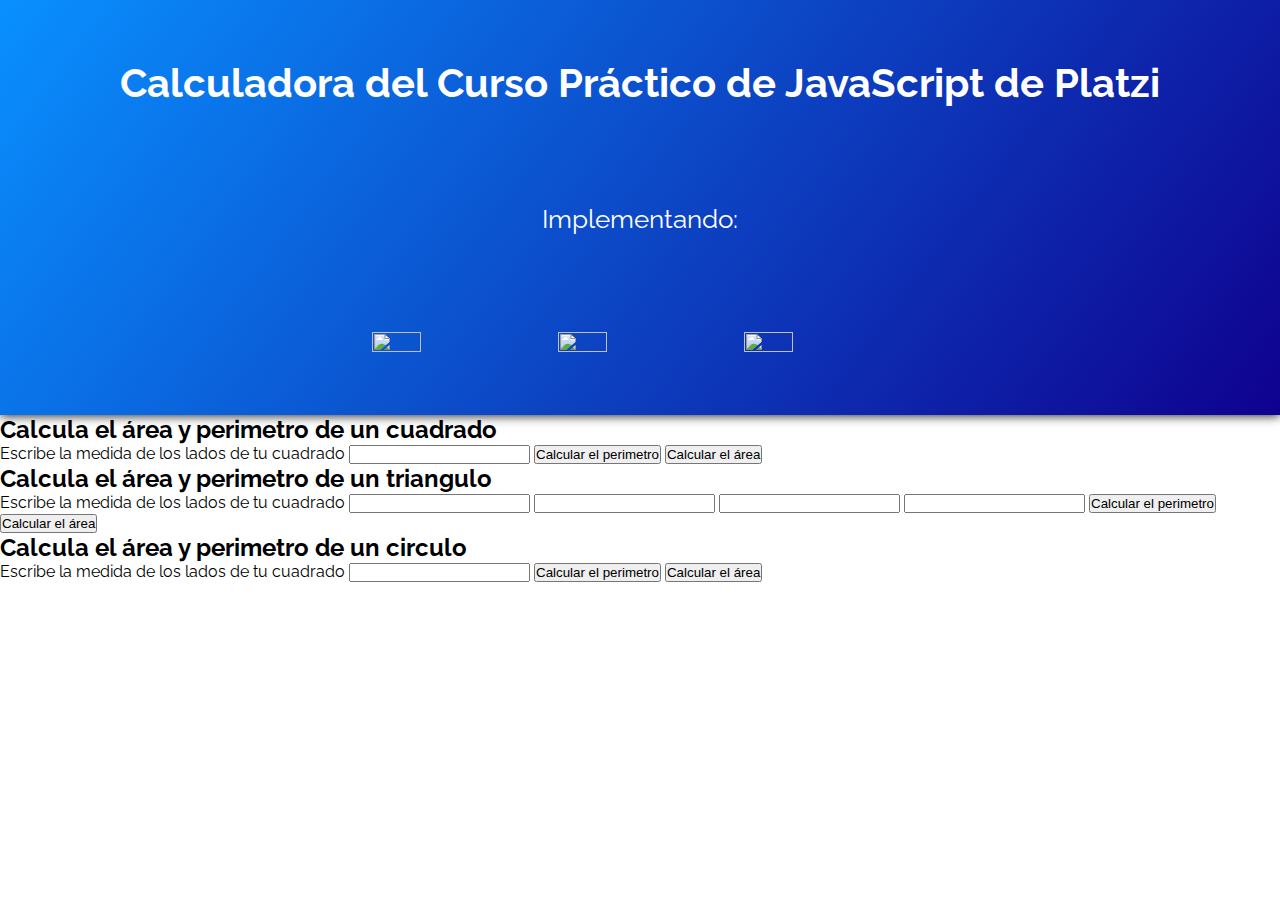
==== figuras.html @ 2ba367b4 "header ready" ====
<!DOCTYPE html>
<html lang="es">
<head>
  <meta charset="UTF-8">
  <meta http-equiv="X-UA-Compatible" content="IE=edge">
  <meta name="viewport" content="width=device-width, initial-scale=1.0">
  <link rel="stylesheet" href="./styles/css/figuras.css">
  <link rel="preconnect" href="https://fonts.googleapis.com">
  <link rel="preconnect" href="https://fonts.gstatic.com" crossorigin>
  <link href="https://fonts.googleapis.com/css2?family=Raleway:wght@100;400;800;900&display=swap" rel="stylesheet">
  <title>Figuras geométricas</title>
</head>
<body>
  <header>
    <h1>Calculadora del Curso Práctico de JavaScript de Platzi</h1>
    <p>Implementando: </p>
    <div>
      <img src="https://cdn.pixabay.com/photo/2017/08/05/11/16/logo-2582748_1280.png" alt="">
      <img src="https://cdn.pixabay.com/photo/2017/08/05/11/16/logo-2582747_960_720.png" alt="">
      <img src="https://upload.wikimedia.org/wikipedia/commons/6/6a/JavaScript-logo.png" alt="">
    </div>
  </header>
  <main>
    <div class="basic">
      <section>
        <h2>Calcula el área y perimetro de un cuadrado</h2>
        <form action="">
          <label for="InputCuadrado">Escribe la medida de los lados de tu cuadrado</label>
          <input type="number" id="InputCuadrado">
          <button type="button" onclick="calcularPerimetroCuadrado()">Calcular el perimetro</button>
          <button type="button" onclick="calcularAreaCuadrado()">Calcular el área</button>
        </form>
      </section>
      <section>
        <h2>Calcula el área y perimetro de un triangulo</h2>
        <form action="">
          <label for="InputCuadrado">Escribe la medida de los lados de tu cuadrado</label>
          <input type="number" id="InputTriangulo1">
          <input type="number" id="InputTriangulo2">
          <input type="number" id="InputTrianguloBase">
          <input type="number" id="InputTrianguloAltura">
          <button type="button" onclick="calcularPerimetroCuadrado()">Calcular el perimetro</button>
          <button type="button" onclick="calcularAreaCuadrado()">Calcular el área</button>
        </form>
      </section>
      <section>
        <h2>Calcula el área y perimetro de un circulo</h2>
        <form action="">
          <label for="InputCuadrado">Escribe la medida de los lados de tu cuadrado</label>
          <input type="number" id="InputCirculo">
          <button type="button" onclick="calcularPerimetroCuadrado()">Calcular el perimetro</button>
          <button type="button" onclick="calcularAreaCuadrado()">Calcular el área</button>
        </form>
      </section>
    </div>
  </main>
  <script src="./figuras.js"></script>
</body>
</html>
---- styles/css/figuras.css ----
* {
  margin: 0;
  padding: 0;
  -webkit-box-sizing: border-box;
          box-sizing: border-box;
}

html {
  font-size: 62.5%;
}

body {
  font-size: 1.6rem;
  font-family: "Raleway", sans-serif;
}

header {
  height: 100%;
  display: -ms-grid;
  display: grid;
  -ms-grid-columns: 1fr;
  grid-template-columns: 1fr;
  -webkit-box-align: center;
      -ms-flex-align: center;
          align-items: center;
  -webkit-box-pack: center;
      -ms-flex-pack: center;
          justify-content: center;
  background: linear-gradient(127deg, #0990ff, #0f018f);
  -webkit-box-shadow: 0px 1px 10px #242526;
          box-shadow: 0px 1px 10px #242526;
}

header > p {
  color: white;
  text-align: center;
  font-size: 2.6rem;
}

header > h1 {
  font-size: 4rem;
  color: white;
  padding: 20px;
  display: inline-block;
  text-align: center;
}

header div {
  display: -webkit-box;
  display: -ms-flexbox;
  display: flex;
  gap: 10px;
  -webkit-box-orient: vertical;
  -webkit-box-direction: normal;
      -ms-flex-direction: column;
          flex-direction: column;
  -webkit-box-align: center;
      -ms-flex-align: center;
          align-items: center;
  -webkit-box-pack: center;
      -ms-flex-pack: center;
          justify-content: center;
  margin: 20px;
}

header img {
  width: 150px;
}

@media (min-width: 425px) {
  header img {
    width: 30%;
  }

  header div {
    width: 100%;
    -ms-grid-column-align: center;
        justify-self: center;
    -ms-flex-pack: distribute;
        justify-content: space-around;
    -webkit-box-orient: horizontal;
    -webkit-box-direction: normal;
        -ms-flex-direction: row;
            flex-direction: row;
    max-width: 548px;
  }
}
@media (min-width: 600px) {
  header {
    height: 415px;
  }

  header img {
    height: 30%;
  }
}
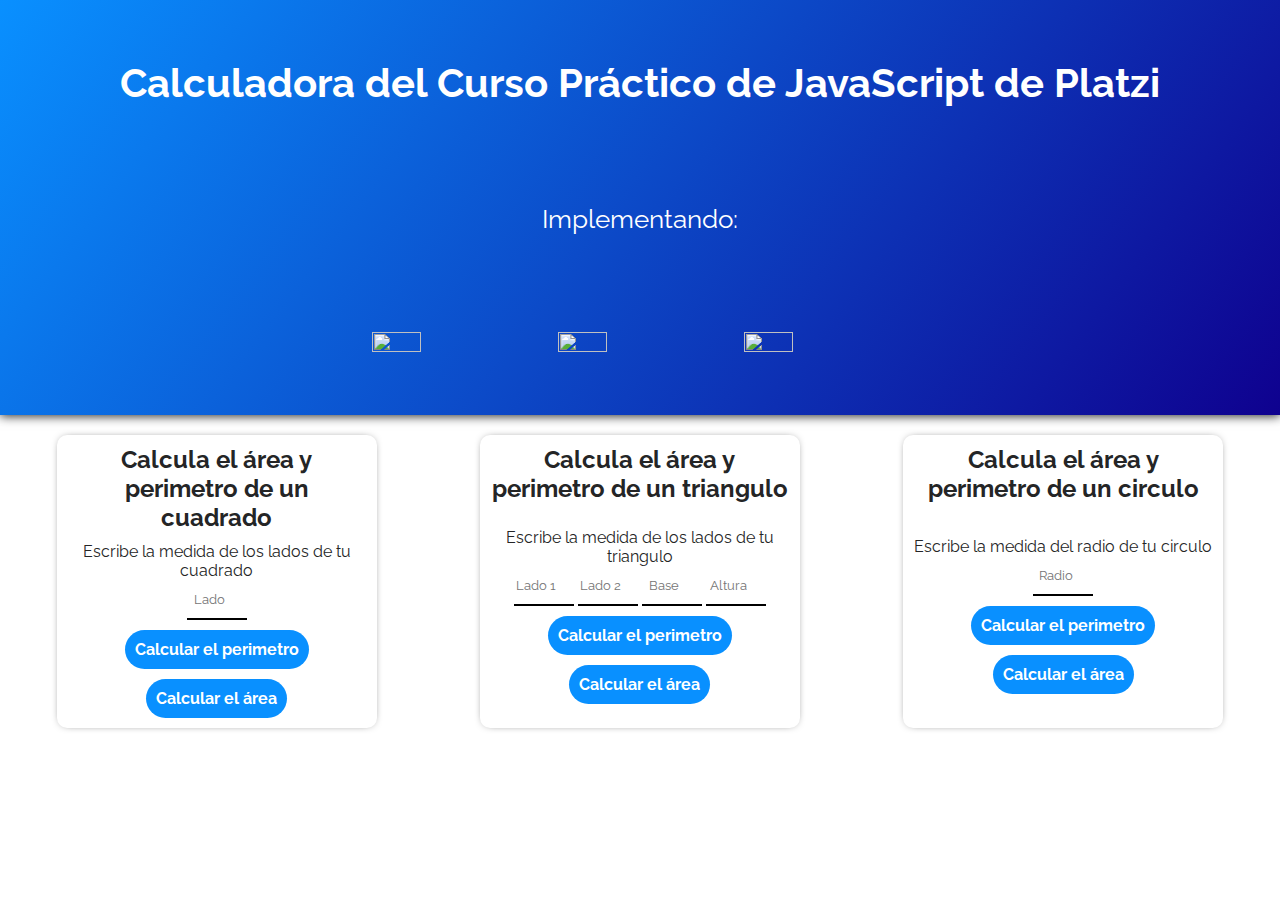
==== commit 8aeee3b8: "basic cards done" ====
--- a/figuras.html
+++ b/figuras.html
@@ -26,7 +26,7 @@
         <h2>Calcula el área y perimetro de un cuadrado</h2>
         <form action="">
           <label for="InputCuadrado">Escribe la medida de los lados de tu cuadrado</label>
-          <input type="number" id="InputCuadrado">
+          <input type="number" id="InputCuadrado" placeholder="Lado">
           <button type="button" onclick="calcularPerimetroCuadrado()">Calcular el perimetro</button>
           <button type="button" onclick="calcularAreaCuadrado()">Calcular el área</button>
         </form>
@@ -34,22 +34,22 @@
       <section>
         <h2>Calcula el área y perimetro de un triangulo</h2>
         <form action="">
-          <label for="InputCuadrado">Escribe la medida de los lados de tu cuadrado</label>
-          <input type="number" id="InputTriangulo1">
-          <input type="number" id="InputTriangulo2">
-          <input type="number" id="InputTrianguloBase">
-          <input type="number" id="InputTrianguloAltura">
-          <button type="button" onclick="calcularPerimetroCuadrado()">Calcular el perimetro</button>
-          <button type="button" onclick="calcularAreaCuadrado()">Calcular el área</button>
+          <label for="InputTriangulo">Escribe la medida de los lados de tu triangulo</label>
+          <input type="number" id="InputTriangulo1" placeholder="Lado 1">
+          <input type="number" id="InputTriangulo2" placeholder="Lado 2">
+          <input type="number" id="InputTrianguloBase" placeholder="Base">
+          <input type="number" id="InputTrianguloAltura" placeholder="Altura">
+          <button type="button" onclick="calcularPerimetroTriangulo()">Calcular el perimetro</button>
+          <button type="button" onclick="calcularAreaTriangulo()">Calcular el área</button>
         </form>
       </section>
       <section>
         <h2>Calcula el área y perimetro de un circulo</h2>
         <form action="">
-          <label for="InputCuadrado">Escribe la medida de los lados de tu cuadrado</label>
-          <input type="number" id="InputCirculo">
-          <button type="button" onclick="calcularPerimetroCuadrado()">Calcular el perimetro</button>
-          <button type="button" onclick="calcularAreaCuadrado()">Calcular el área</button>
+          <label for="InputCiculo">Escribe la medida del radio de tu circulo</label>
+          <input type="number" id="InputCirculo" placeholder="Radio">
+          <button type="button" onclick="calcularPerimetroCirculo()">Calcular el perimetro</button>
+          <button type="button" onclick="calcularAreaCirculo()">Calcular el área</button>
         </form>
       </section>
     </div>
--- a/styles/css/figuras.css
+++ b/styles/css/figuras.css
@@ -1,8 +1,7 @@
 * {
   margin: 0;
   padding: 0;
-  -webkit-box-sizing: border-box;
-          box-sizing: border-box;
+  box-sizing: border-box;
 }
 
 html {
@@ -16,19 +15,12 @@
 
 header {
   height: 100%;
-  display: -ms-grid;
   display: grid;
-  -ms-grid-columns: 1fr;
   grid-template-columns: 1fr;
-  -webkit-box-align: center;
-      -ms-flex-align: center;
-          align-items: center;
-  -webkit-box-pack: center;
-      -ms-flex-pack: center;
-          justify-content: center;
+  align-items: center;
+  justify-content: center;
   background: linear-gradient(127deg, #0990ff, #0f018f);
-  -webkit-box-shadow: 0px 1px 10px #242526;
-          box-shadow: 0px 1px 10px #242526;
+  box-shadow: 0px 1px 10px #242526;
 }
 
 header > p {
@@ -46,25 +38,69 @@
 }
 
 header div {
-  display: -webkit-box;
-  display: -ms-flexbox;
   display: flex;
   gap: 10px;
-  -webkit-box-orient: vertical;
-  -webkit-box-direction: normal;
-      -ms-flex-direction: column;
-          flex-direction: column;
-  -webkit-box-align: center;
-      -ms-flex-align: center;
-          align-items: center;
-  -webkit-box-pack: center;
-      -ms-flex-pack: center;
-          justify-content: center;
+  flex-direction: column;
+  align-items: center;
+  justify-content: center;
   margin: 20px;
 }
 
 header img {
   width: 150px;
+}
+
+.basic {
+  margin: auto;
+  margin-top: 10px;
+  max-width: 1300px;
+  display: grid;
+  grid-template-columns: 1fr;
+  gap: 10px;
+  padding: 10px;
+}
+
+section {
+  color: #242526;
+  display: grid;
+  height: 100%;
+  max-width: 320px;
+  padding: 10px;
+  justify-self: center;
+  border-radius: 10px;
+  box-shadow: 0px 0px 10px -5px black;
+  text-align: center;
+  min-height: 200px;
+}
+
+button {
+  display: block;
+  margin: auto;
+  margin-top: 10px;
+  padding: 10px;
+  border: none;
+  border-radius: 20px;
+  font-size: 1.6rem;
+  font-family: inherit;
+  font-weight: 700;
+  cursor: pointer;
+  color: white;
+  background-color: #0990ff;
+}
+
+input {
+  height: 40px;
+  width: 60px;
+  font-family: inherit;
+  text-align: center;
+  outline: none;
+  border: none;
+  border-bottom: 2px solid black;
+}
+
+label {
+  margin-top: 10px;
+  display: block;
 }
 
 @media (min-width: 425px) {
@@ -74,14 +110,9 @@
 
   header div {
     width: 100%;
-    -ms-grid-column-align: center;
-        justify-self: center;
-    -ms-flex-pack: distribute;
-        justify-content: space-around;
-    -webkit-box-orient: horizontal;
-    -webkit-box-direction: normal;
-        -ms-flex-direction: row;
-            flex-direction: row;
+    justify-self: center;
+    justify-content: space-around;
+    flex-direction: row;
     max-width: 548px;
   }
 }
@@ -89,8 +120,18 @@
   header {
     height: 415px;
   }
+  .basic {
+    grid-template-columns: 1fr 1fr;
+  }
 
   header img {
     height: 30%;
   }
+}
+
+@media (min-width: 900px) {
+  .basic {
+    grid-template-columns: 1fr 1fr 1fr;
+  }
+  
 }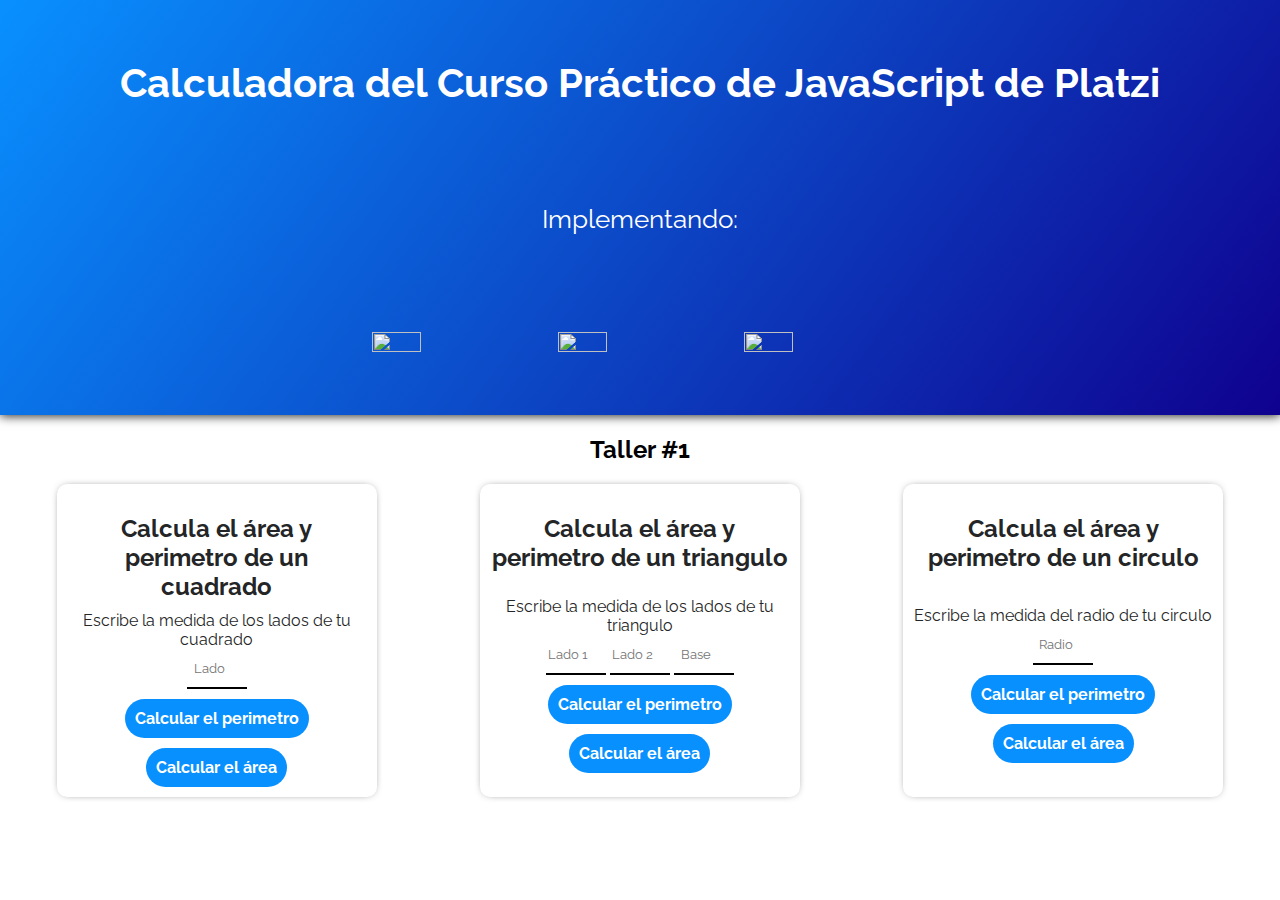
==== commit 6ad59e54: "Taller division added" ====
--- a/figuras.html
+++ b/figuras.html
@@ -21,6 +21,7 @@
     </div>
   </header>
   <main>
+    <h2>Taller #1</h2>
     <div class="basic">
       <section>
         <h2>Calcula el área y perimetro de un cuadrado</h2>
@@ -38,7 +39,6 @@
           <input type="number" id="InputTriangulo1" placeholder="Lado 1">
           <input type="number" id="InputTriangulo2" placeholder="Lado 2">
           <input type="number" id="InputTrianguloBase" placeholder="Base">
-          <input type="number" id="InputTrianguloAltura" placeholder="Altura">
           <button type="button" onclick="calcularPerimetroTriangulo()">Calcular el perimetro</button>
           <button type="button" onclick="calcularAreaTriangulo()">Calcular el área</button>
         </form>
--- a/styles/css/figuras.css
+++ b/styles/css/figuras.css
@@ -60,6 +60,11 @@
   padding: 10px;
 }
 
+h2 {
+  text-align: center;
+  margin-top: 20px;
+}
+
 section {
   color: #242526;
   display: grid;
@@ -86,6 +91,11 @@
   cursor: pointer;
   color: white;
   background-color: #0990ff;
+  transition: 450ms;
+}
+
+button:hover {
+  box-shadow: 0px 5px 5px -3px black;
 }
 
 input {
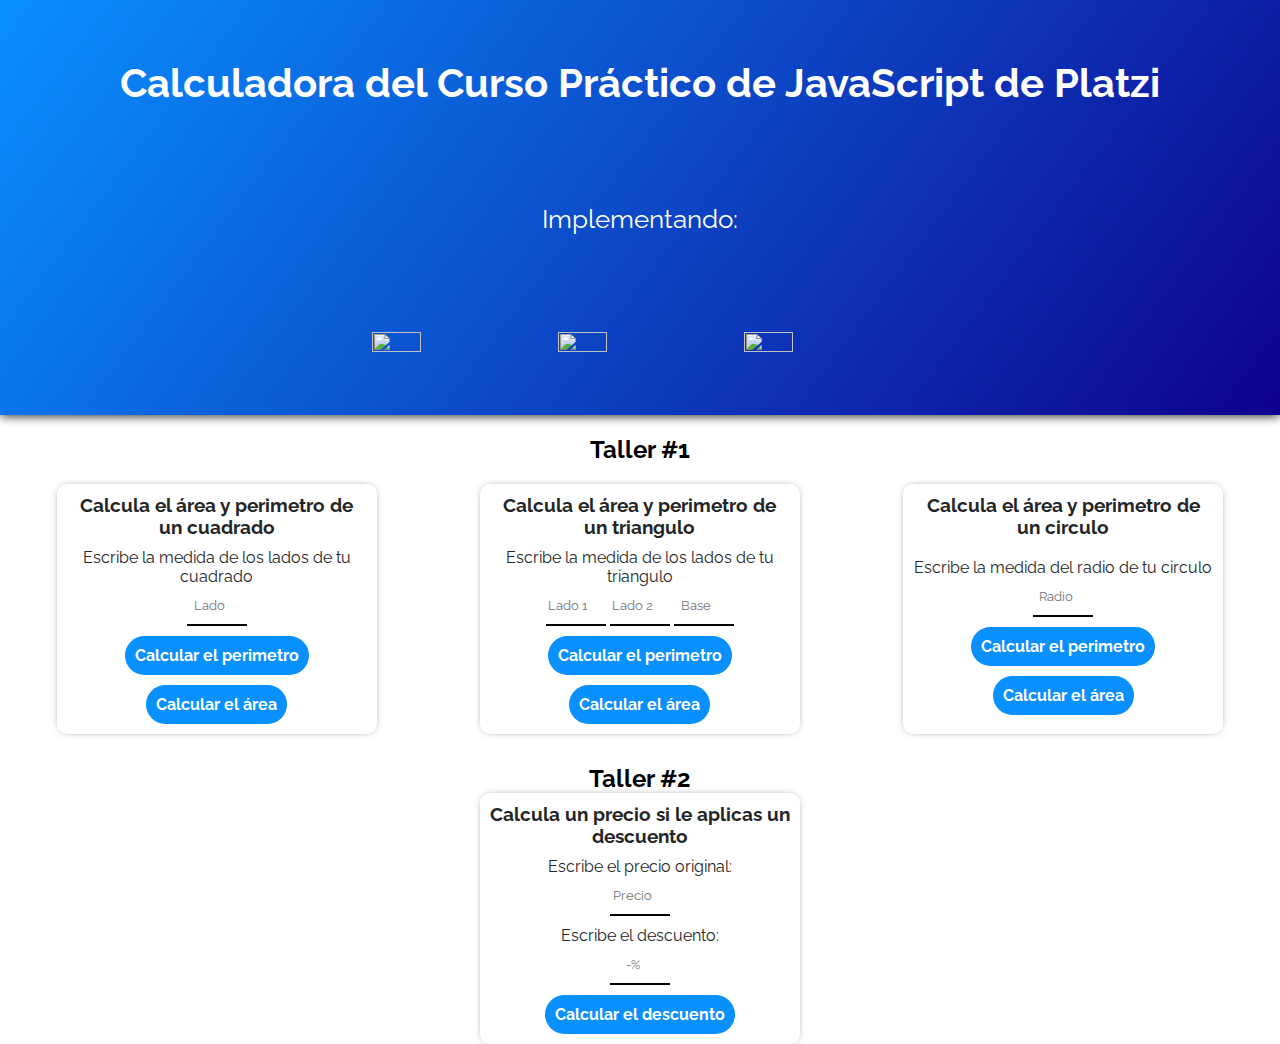
==== commit e9eb4749: "taller 2 added" ====
--- a/figuras.html
+++ b/figuras.html
@@ -24,16 +24,17 @@
     <h2>Taller #1</h2>
     <div class="basic">
       <section>
-        <h2>Calcula el área y perimetro de un cuadrado</h2>
+        <h3>Calcula el área y perimetro de un cuadrado</h3>
         <form action="">
           <label for="InputCuadrado">Escribe la medida de los lados de tu cuadrado</label>
           <input type="number" id="InputCuadrado" placeholder="Lado">
           <button type="button" onclick="calcularPerimetroCuadrado()">Calcular el perimetro</button>
           <button type="button" onclick="calcularAreaCuadrado()">Calcular el área</button>
+          <p id="ResultCuadrado"></p>
         </form>
       </section>
       <section>
-        <h2>Calcula el área y perimetro de un triangulo</h2>
+        <h3>Calcula el área y perimetro de un triangulo</h3>
         <form action="">
           <label for="InputTriangulo">Escribe la medida de los lados de tu triangulo</label>
           <input type="number" id="InputTriangulo1" placeholder="Lado 1">
@@ -41,19 +42,36 @@
           <input type="number" id="InputTrianguloBase" placeholder="Base">
           <button type="button" onclick="calcularPerimetroTriangulo()">Calcular el perimetro</button>
           <button type="button" onclick="calcularAreaTriangulo()">Calcular el área</button>
+          <p id="ResultTriangulo"></p>
         </form>
       </section>
       <section>
-        <h2>Calcula el área y perimetro de un circulo</h2>
+        <h3>Calcula el área y perimetro de un circulo</h3>
         <form action="">
           <label for="InputCiculo">Escribe la medida del radio de tu circulo</label>
           <input type="number" id="InputCirculo" placeholder="Radio">
           <button type="button" onclick="calcularPerimetroCirculo()">Calcular el perimetro</button>
           <button type="button" onclick="calcularAreaCirculo()">Calcular el área</button>
+          <p id="ResultCirculo"></p>
+        </form>
+      </section>
+    </div>
+    <h2>Taller #2</h2>
+    <div class="intermediate">
+      <section>
+        <h3>Calcula un precio si le aplicas un descuento</h3>
+        <form action="">
+          <label for="InputPrice">Escribe el precio original:</label>
+          <input type="number" id="InputPrice" placeholder="Precio">
+          <label for="InputDiscount">Escribe el descuento:</label>
+          <input type="number" id="InputDiscount" placeholder="-%">
+          <button type="button" onclick="calcularDescuento()">Calcular el descuento</button>
+          <p id="ResultP"></p>
         </form>
       </section>
     </div>
   </main>
   <script src="./figuras.js"></script>
+  <script src="./descuentos.js"></script>
 </body>
 </html>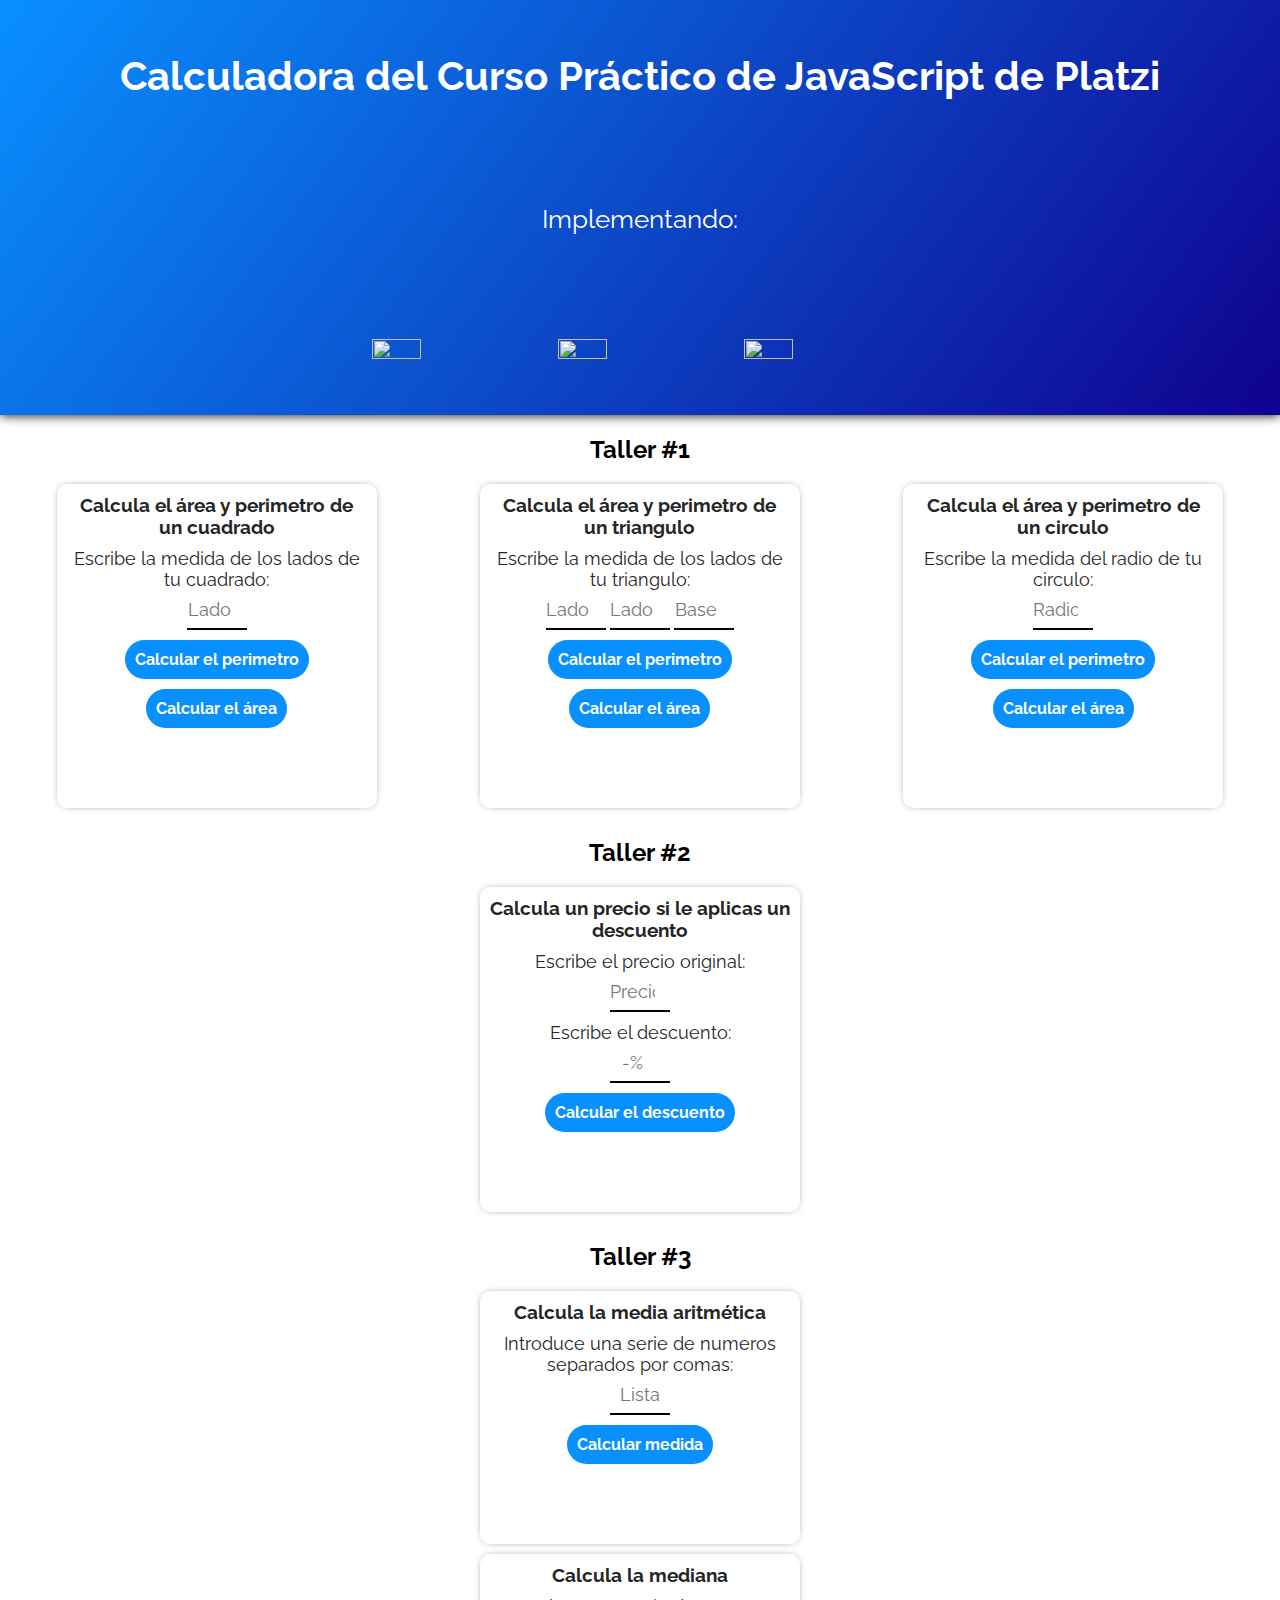
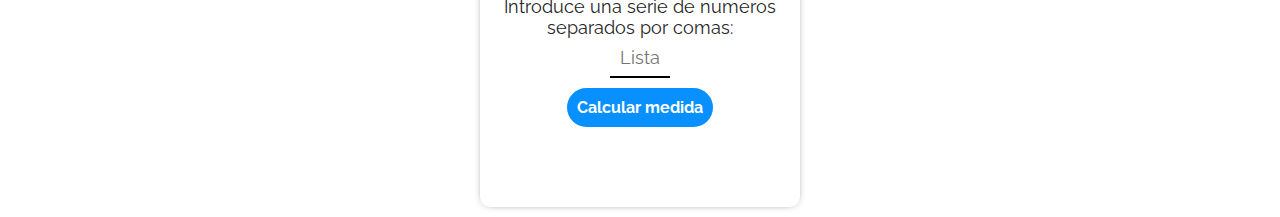
==== commit d3b6b7aa: "media and mediana added" ====
--- a/figuras.html
+++ b/figuras.html
@@ -26,7 +26,7 @@
       <section>
         <h3>Calcula el área y perimetro de un cuadrado</h3>
         <form action="">
-          <label for="InputCuadrado">Escribe la medida de los lados de tu cuadrado</label>
+          <label for="InputCuadrado">Escribe la medida de los lados de tu cuadrado:</label>
           <input type="number" id="InputCuadrado" placeholder="Lado">
           <button type="button" onclick="calcularPerimetroCuadrado()">Calcular el perimetro</button>
           <button type="button" onclick="calcularAreaCuadrado()">Calcular el área</button>
@@ -36,7 +36,7 @@
       <section>
         <h3>Calcula el área y perimetro de un triangulo</h3>
         <form action="">
-          <label for="InputTriangulo">Escribe la medida de los lados de tu triangulo</label>
+          <label for="InputTriangulo">Escribe la medida de los lados de tu triangulo:</label>
           <input type="number" id="InputTriangulo1" placeholder="Lado 1">
           <input type="number" id="InputTriangulo2" placeholder="Lado 2">
           <input type="number" id="InputTrianguloBase" placeholder="Base">
@@ -48,7 +48,7 @@
       <section>
         <h3>Calcula el área y perimetro de un circulo</h3>
         <form action="">
-          <label for="InputCiculo">Escribe la medida del radio de tu circulo</label>
+          <label for="InputCiculo">Escribe la medida del radio de tu circulo:</label>
           <input type="number" id="InputCirculo" placeholder="Radio">
           <button type="button" onclick="calcularPerimetroCirculo()">Calcular el perimetro</button>
           <button type="button" onclick="calcularAreaCirculo()">Calcular el área</button>
@@ -70,8 +70,30 @@
         </form>
       </section>
     </div>
+    <h2>Taller #3</h2>
+    <div class="average">
+      <section>
+        <h3>Calcula la media aritmética</h3>
+        <form action="">
+          <label for="InputLista">Introduce una serie de numeros separados por comas:</label>
+          <input type="text" id="InputLista" placeholder="Lista">
+          <button type="button" onclick="calcularMediaAritmetica()">Calcular medida</button>
+          <p id="ResultMediaA"></p>
+        </form>
+      </section>
+      <section>
+        <h3>Calcula la mediana</h3>
+        <form action="">
+          <label for="InputListaM">Introduce una serie de numeros separados por comas:</label>
+          <input type="text" id="InputListaM" placeholder="Lista">
+          <button type="button" onclick="calcularMediana()">Calcular medida</button>
+          <p id="ResultMediana"></p>
+        </form>
+      </section>
+    </div>
   </main>
   <script src="./figuras.js"></script>
   <script src="./descuentos.js"></script>
+  <script src="./promedios.js"></script>
 </body>
 </html>--- a/styles/css/figuras.css
+++ b/styles/css/figuras.css
@@ -50,7 +50,7 @@
   width: 150px;
 }
 
-.basic {
+.basic, .intermediate, .average {
   margin: auto;
   margin-top: 10px;
   max-width: 1300px;
@@ -101,6 +101,7 @@
 input {
   height: 40px;
   width: 60px;
+  font-size: 1.8rem;
   font-family: inherit;
   text-align: center;
   outline: none;
@@ -111,6 +112,14 @@
 label {
   margin-top: 10px;
   display: block;
+  font-size: 1.8rem;
+}
+
+p {
+  width: 100%;
+  height: 50px;
+  font-size: 1.8rem;
+  margin-top: 20px;
 }
 
 @media (min-width: 425px) {
@@ -130,6 +139,7 @@
   header {
     height: 415px;
   }
+
   .basic {
     grid-template-columns: 1fr 1fr;
   }
@@ -138,10 +148,8 @@
     height: 30%;
   }
 }
-
 @media (min-width: 900px) {
   .basic {
     grid-template-columns: 1fr 1fr 1fr;
   }
-  
 }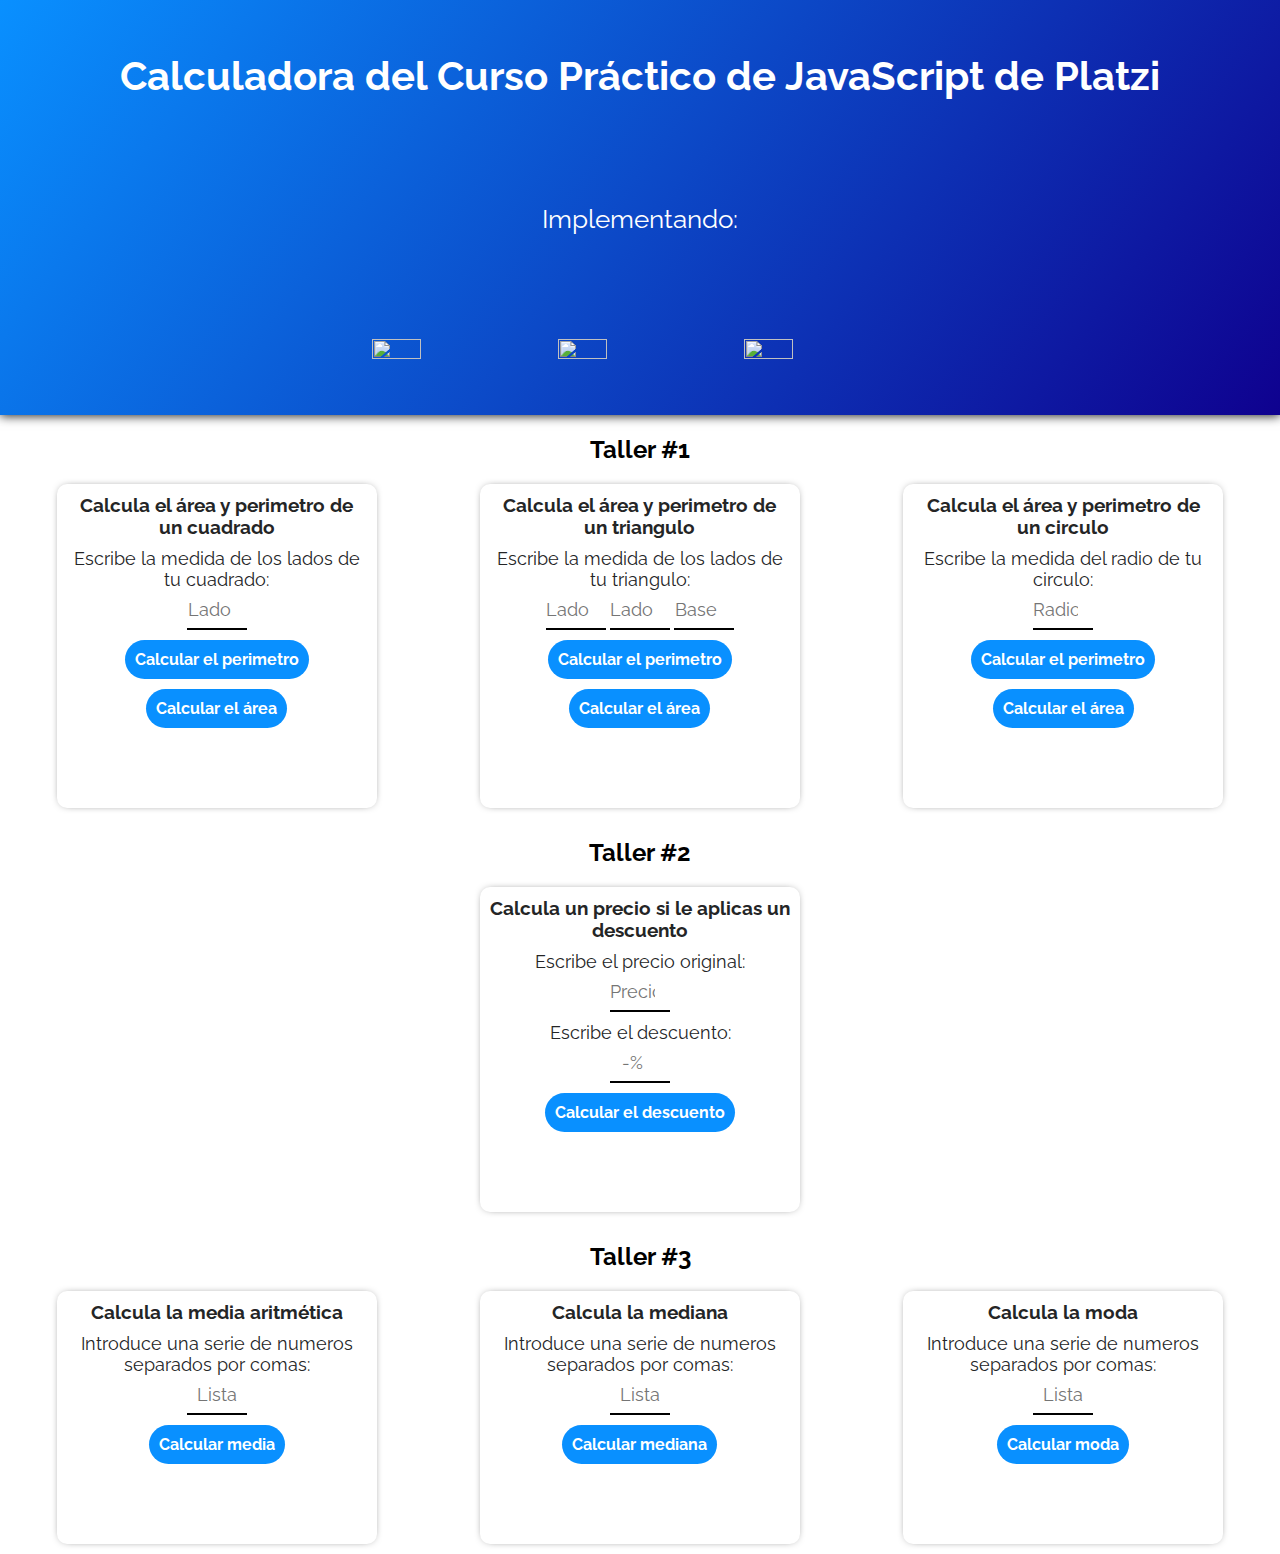
==== commit 07e786ce: "taller 3 finished" ====
--- a/figuras.html
+++ b/figuras.html
@@ -77,7 +77,7 @@
         <form action="">
           <label for="InputLista">Introduce una serie de numeros separados por comas:</label>
           <input type="text" id="InputLista" placeholder="Lista">
-          <button type="button" onclick="calcularMediaAritmetica()">Calcular medida</button>
+          <button type="button" onclick="calcularMediaAritmetica()">Calcular media</button>
           <p id="ResultMediaA"></p>
         </form>
       </section>
@@ -86,8 +86,17 @@
         <form action="">
           <label for="InputListaM">Introduce una serie de numeros separados por comas:</label>
           <input type="text" id="InputListaM" placeholder="Lista">
-          <button type="button" onclick="calcularMediana()">Calcular medida</button>
+          <button type="button" onclick="calcularMediana()">Calcular mediana</button>
           <p id="ResultMediana"></p>
+        </form>
+      </section>
+      <section>
+        <h3>Calcula la moda</h3>
+        <form action="">
+          <label for="InputListaMod">Introduce una serie de numeros separados por comas:</label>
+          <input type="text" id="InputListaMod" placeholder="Lista">
+          <button type="button" onclick="calcularModa()">Calcular moda</button>
+          <p id="ResultModa"></p>
         </form>
       </section>
     </div>
--- a/styles/css/figuras.css
+++ b/styles/css/figuras.css
@@ -140,7 +140,7 @@
     height: 415px;
   }
 
-  .basic {
+  .basic, .average {
     grid-template-columns: 1fr 1fr;
   }
 
@@ -149,7 +149,7 @@
   }
 }
 @media (min-width: 900px) {
-  .basic {
+  .basic, .average {
     grid-template-columns: 1fr 1fr 1fr;
   }
 }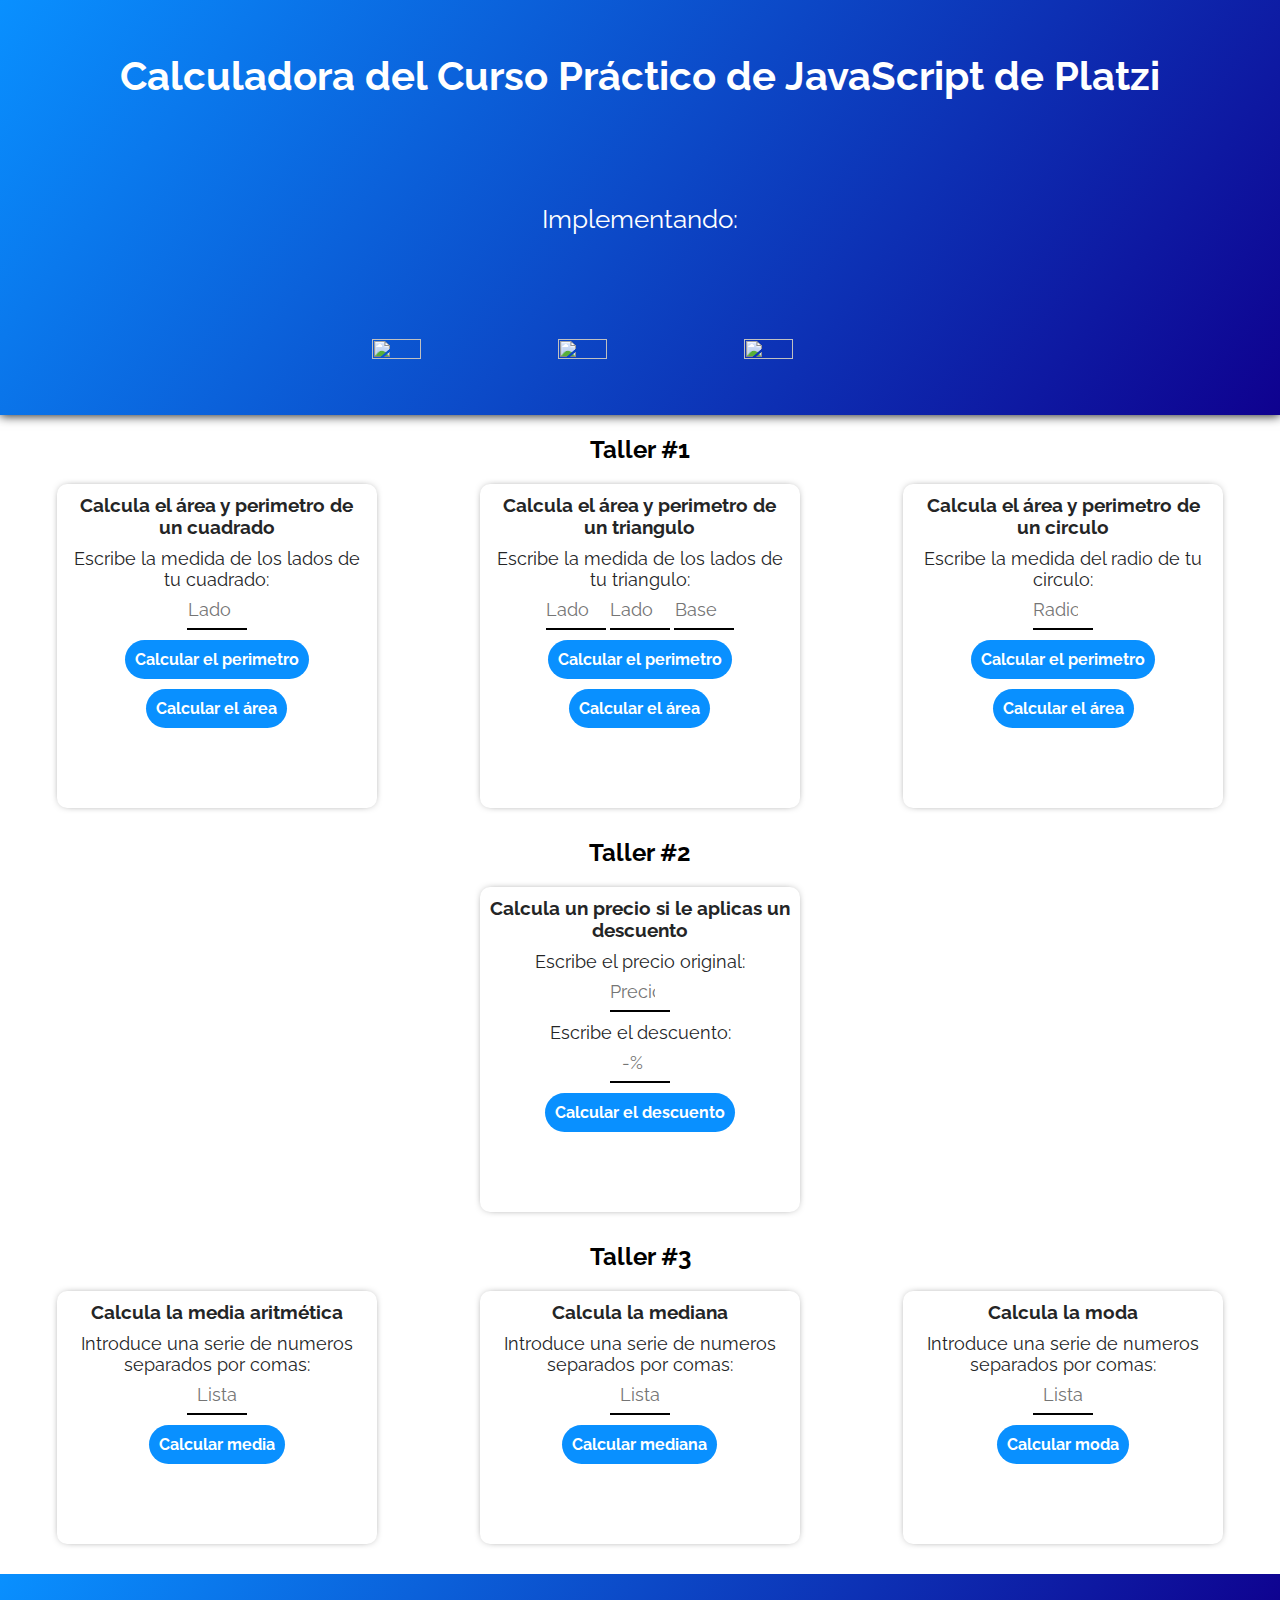
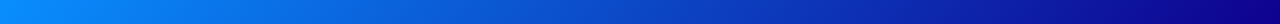
==== commit 4cc2e7f8: "course finished" ====
--- a/figuras.html
+++ b/figuras.html
@@ -11,6 +11,7 @@
   <title>Figuras geométricas</title>
 </head>
 <body>
+  <nav></nav>
   <header>
     <h1>Calculadora del Curso Práctico de JavaScript de Platzi</h1>
     <p>Implementando: </p>
@@ -101,8 +102,13 @@
       </section>
     </div>
   </main>
+  <footer>
+    
+  </footer>
   <script src="./figuras.js"></script>
   <script src="./descuentos.js"></script>
   <script src="./promedios.js"></script>
+  <script src="./salarios.js"></script>
+  <script src="./analisis.js"></script>
 </body>
 </html>--- a/styles/css/figuras.css
+++ b/styles/css/figuras.css
@@ -48,6 +48,12 @@
 
 header img {
   width: 150px;
+}
+
+footer {
+  margin-top: 20px;
+  height: 50px;
+  background: linear-gradient(127deg, #0990ff, #0f018f);
 }
 
 .basic, .intermediate, .average {
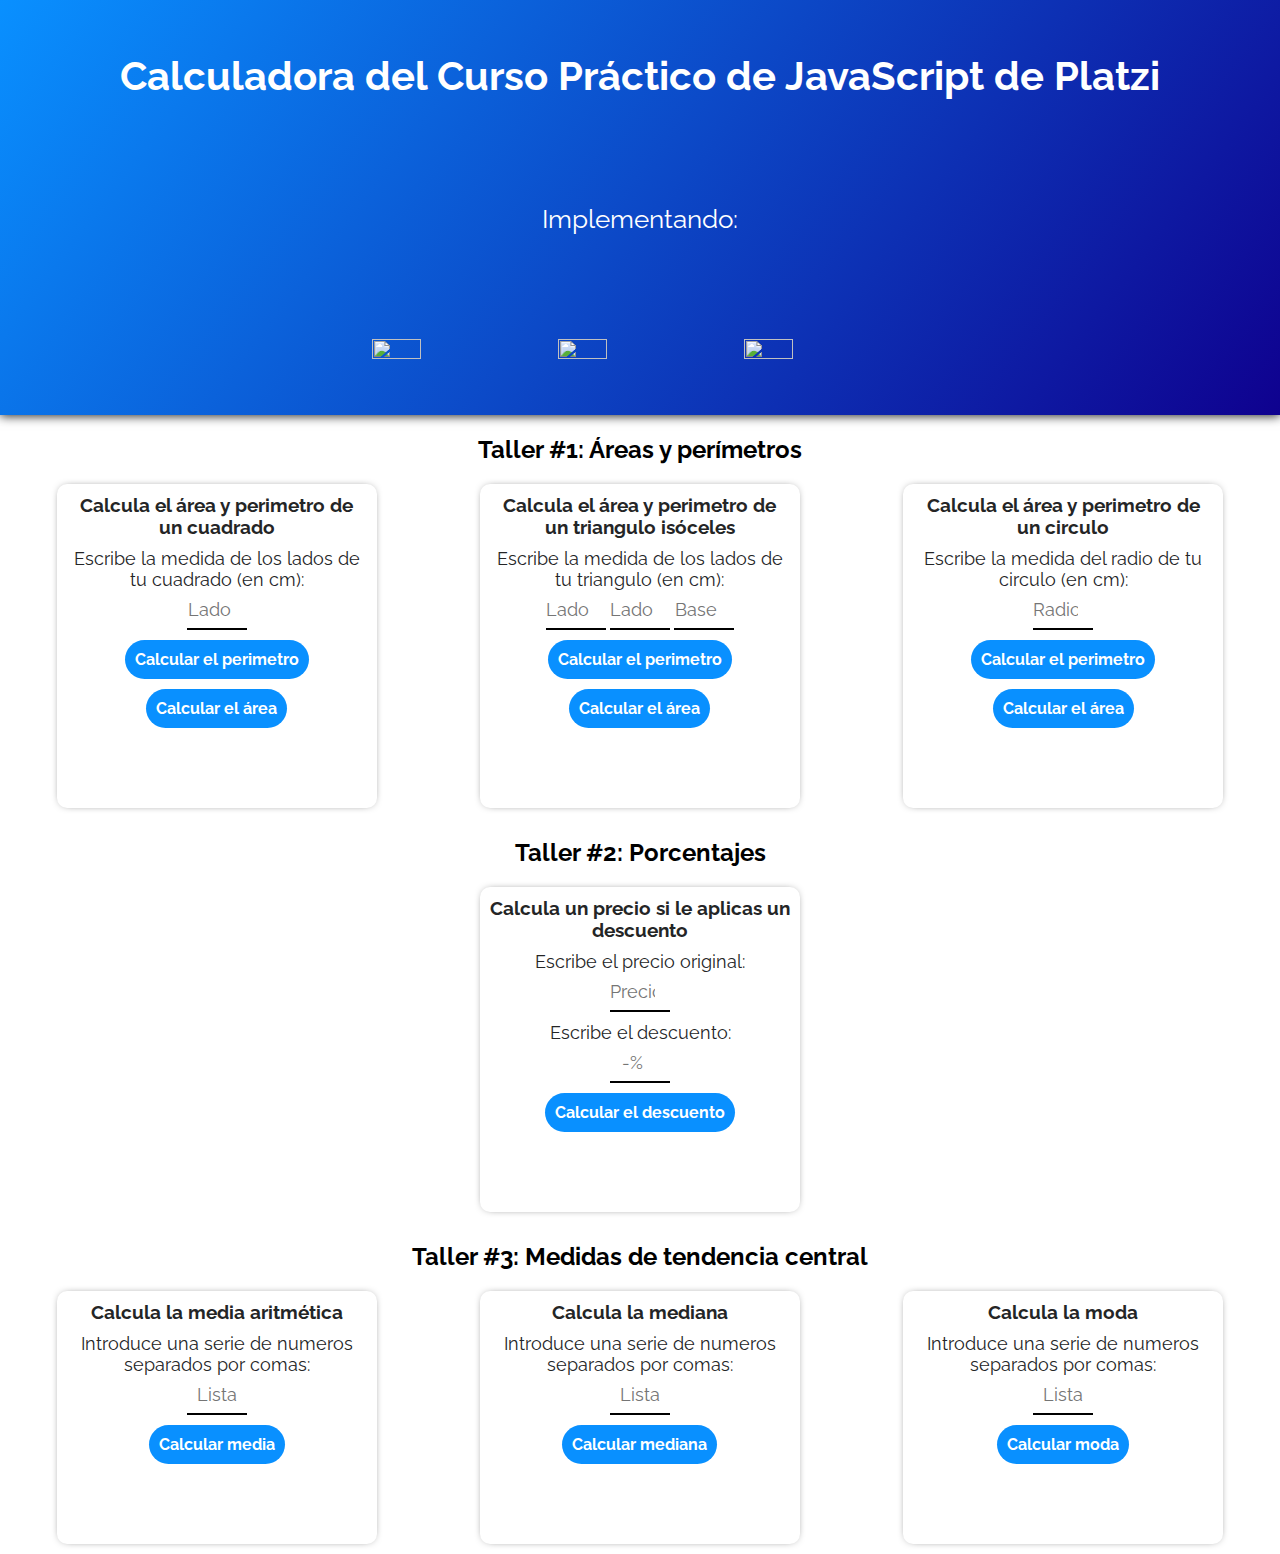
==== commit d08c35f0: "sizes added" ====
--- a/figuras.html
+++ b/figuras.html
@@ -11,7 +11,6 @@
   <title>Figuras geométricas</title>
 </head>
 <body>
-  <nav></nav>
   <header>
     <h1>Calculadora del Curso Práctico de JavaScript de Platzi</h1>
     <p>Implementando: </p>
@@ -22,12 +21,12 @@
     </div>
   </header>
   <main>
-    <h2>Taller #1</h2>
+    <h2>Taller #1: Áreas y perímetros</h2>
     <div class="basic">
       <section>
         <h3>Calcula el área y perimetro de un cuadrado</h3>
         <form action="">
-          <label for="InputCuadrado">Escribe la medida de los lados de tu cuadrado:</label>
+          <label for="InputCuadrado">Escribe la medida de los lados de tu cuadrado (en cm):</label>
           <input type="number" id="InputCuadrado" placeholder="Lado">
           <button type="button" onclick="calcularPerimetroCuadrado()">Calcular el perimetro</button>
           <button type="button" onclick="calcularAreaCuadrado()">Calcular el área</button>
@@ -35,9 +34,9 @@
         </form>
       </section>
       <section>
-        <h3>Calcula el área y perimetro de un triangulo</h3>
+        <h3>Calcula el área y perimetro de un triangulo isóceles</h3>
         <form action="">
-          <label for="InputTriangulo">Escribe la medida de los lados de tu triangulo:</label>
+          <label for="InputTriangulo">Escribe la medida de los lados de tu triangulo (en cm):</label>
           <input type="number" id="InputTriangulo1" placeholder="Lado 1">
           <input type="number" id="InputTriangulo2" placeholder="Lado 2">
           <input type="number" id="InputTrianguloBase" placeholder="Base">
@@ -49,7 +48,7 @@
       <section>
         <h3>Calcula el área y perimetro de un circulo</h3>
         <form action="">
-          <label for="InputCiculo">Escribe la medida del radio de tu circulo:</label>
+          <label for="InputCiculo">Escribe la medida del radio de tu circulo (en cm):</label>
           <input type="number" id="InputCirculo" placeholder="Radio">
           <button type="button" onclick="calcularPerimetroCirculo()">Calcular el perimetro</button>
           <button type="button" onclick="calcularAreaCirculo()">Calcular el área</button>
@@ -57,7 +56,7 @@
         </form>
       </section>
     </div>
-    <h2>Taller #2</h2>
+    <h2>Taller #2: Porcentajes</h2> 
     <div class="intermediate">
       <section>
         <h3>Calcula un precio si le aplicas un descuento</h3>
@@ -71,7 +70,7 @@
         </form>
       </section>
     </div>
-    <h2>Taller #3</h2>
+    <h2>Taller #3: Medidas de tendencia central</h2>
     <div class="average">
       <section>
         <h3>Calcula la media aritmética</h3>
@@ -102,13 +101,8 @@
       </section>
     </div>
   </main>
-  <footer>
-    
-  </footer>
   <script src="./figuras.js"></script>
   <script src="./descuentos.js"></script>
   <script src="./promedios.js"></script>
-  <script src="./salarios.js"></script>
-  <script src="./analisis.js"></script>
 </body>
 </html>